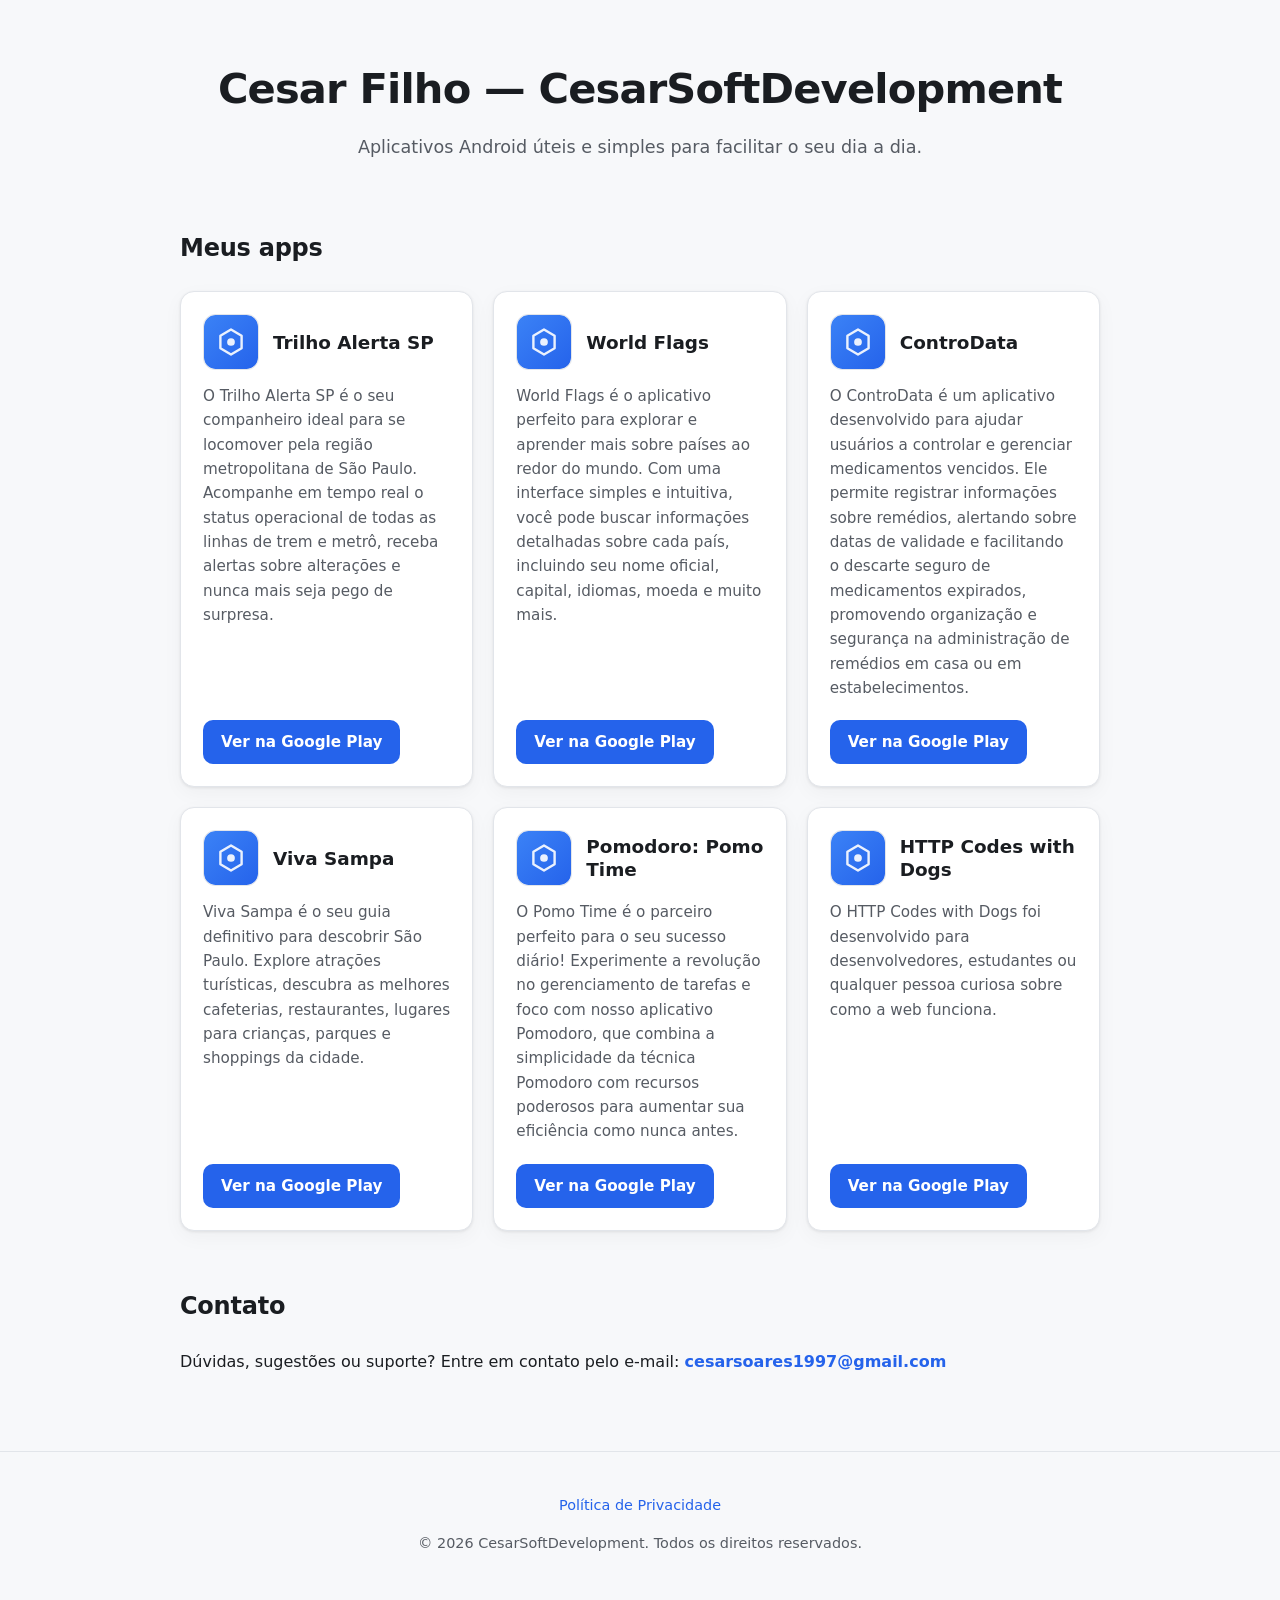
==== index.html @ a3812dcb "Site do desenvolvedor: landing page, política de privacidade e app-ads.txt Co-Authored-By: Claude Op" ====
<!DOCTYPE html>
<html lang="pt-BR">
<head>
  <meta charset="UTF-8">
  <meta name="viewport" content="width=device-width, initial-scale=1.0">
  <title>CesarSoftDevelopment — Apps Android de Cesar Filho</title>
  <meta name="description" content="Aplicativos Android desenvolvidos por Cesar Filho (CesarSoftDevelopment). Confira os apps disponíveis na Google Play.">
  <link rel="stylesheet" href="style.css">
  <link rel="icon" href="assets/icon-placeholder.svg" type="image/svg+xml">
</head>
<body>
  <header class="site-header">
    <div class="container">
      <h1>Cesar Filho — CesarSoftDevelopment</h1>
      <p class="tagline">Aplicativos Android úteis e simples para facilitar o seu dia a dia.</p>
    </div>
  </header>

  <main>
    <section class="section" id="apps" aria-labelledby="apps-title">
      <div class="container">
        <h2 id="apps-title">Meus apps</h2>
        <div class="apps-grid">

          <!--
            Padrão de card: se o app ainda não tiver link da Google Play,
            substitua o <a class="btn"> por:
              <span class="badge-soon">Em breve</span>
          -->

          <article class="app-card">
            <div class="app-card__head">
              <img class="app-card__icon" src="assets/icon-placeholder.svg" alt="Ícone do app Trilho Alerta SP" width="56" height="56">
              <h3 class="app-card__name">Trilho Alerta SP</h3>
            </div>
            <p class="app-card__desc">O Trilho Alerta SP é o seu companheiro ideal para se locomover pela região metropolitana de São Paulo. Acompanhe em tempo real o status operacional de todas as linhas de trem e metrô, receba alertas sobre alterações e nunca mais seja pego de surpresa.</p>
            <a class="btn" href="https://play.google.com/store/apps/details?id=com.cesarsoftdevelopment.trilhoalertasp&hl=pt_BR" target="_blank" rel="noopener">Ver na Google Play</a>
          </article>

          <article class="app-card">
            <div class="app-card__head">
              <img class="app-card__icon" src="assets/icon-placeholder.svg" alt="Ícone do app World Flags" width="56" height="56">
              <h3 class="app-card__name">World Flags</h3>
            </div>
            <p class="app-card__desc">World Flags é o aplicativo perfeito para explorar e aprender mais sobre países ao redor do mundo. Com uma interface simples e intuitiva, você pode buscar informações detalhadas sobre cada país, incluindo seu nome oficial, capital, idiomas, moeda e muito mais.</p>
            <a class="btn" href="https://play.google.com/store/apps/details?id=com.cesarsoftdevelopment.yourcountry&hl=pt_BR" target="_blank" rel="noopener">Ver na Google Play</a>
          </article>

          <article class="app-card">
            <div class="app-card__head">
              <img class="app-card__icon" src="assets/icon-placeholder.svg" alt="Ícone do app ControData" width="56" height="56">
              <h3 class="app-card__name">ControData</h3>
            </div>
            <p class="app-card__desc">O ControData é um aplicativo desenvolvido para ajudar usuários a controlar e gerenciar medicamentos vencidos. Ele permite registrar informações sobre remédios, alertando sobre datas de validade e facilitando o descarte seguro de medicamentos expirados, promovendo organização e segurança na administração de remédios em casa ou em estabelecimentos.</p>
            <a class="btn" href="https://play.google.com/store/apps/details?id=br.com.controdata.controdata&hl=pt_BR" target="_blank" rel="noopener">Ver na Google Play</a>
          </article>

          <article class="app-card">
            <div class="app-card__head">
              <img class="app-card__icon" src="assets/icon-placeholder.svg" alt="Ícone do app Viva Sampa" width="56" height="56">
              <h3 class="app-card__name">Viva Sampa</h3>
            </div>
            <p class="app-card__desc">Viva Sampa é o seu guia definitivo para descobrir São Paulo. Explore atrações turísticas, descubra as melhores cafeterias, restaurantes, lugares para crianças, parques e shoppings da cidade.</p>
            <a class="btn" href="https://play.google.com/store/apps/details?id=com.cesarsoftdevelopment.vivasampa&hl=pt_BR" target="_blank" rel="noopener">Ver na Google Play</a>
          </article>

          <article class="app-card">
            <div class="app-card__head">
              <img class="app-card__icon" src="assets/icon-placeholder.svg" alt="Ícone do app Pomodoro: Pomo Time" width="56" height="56">
              <h3 class="app-card__name">Pomodoro: Pomo Time</h3>
            </div>
            <p class="app-card__desc">O Pomo Time é o parceiro perfeito para o seu sucesso diário! Experimente a revolução no gerenciamento de tarefas e foco com nosso aplicativo Pomodoro, que combina a simplicidade da técnica Pomodoro com recursos poderosos para aumentar sua eficiência como nunca antes.</p>
            <a class="btn" href="https://play.google.com/store/apps/details?id=com.cesarsoftdevelopment.pomotime&hl=pt_BR" target="_blank" rel="noopener">Ver na Google Play</a>
          </article>

          <article class="app-card">
            <div class="app-card__head">
              <img class="app-card__icon" src="assets/icon-placeholder.svg" alt="Ícone do app HTTP Codes with Dogs" width="56" height="56">
              <h3 class="app-card__name">HTTP Codes with Dogs</h3>
            </div>
            <p class="app-card__desc">O HTTP Codes with Dogs foi desenvolvido para desenvolvedores, estudantes ou qualquer pessoa curiosa sobre como a web funciona.</p>
            <a class="btn" href="https://play.google.com/store/apps/details?id=com.cesarsoftdevelopment.httpdog&hl=pt_BR" target="_blank" rel="noopener">Ver na Google Play</a>
          </article>

        </div>
      </div>
    </section>

    <section class="section contact" id="contato" aria-labelledby="contato-title">
      <div class="container">
        <h2 id="contato-title">Contato</h2>
        <p>Dúvidas, sugestões ou suporte? Entre em contato pelo e-mail:
          <a href="mailto:cesarsoares1997@gmail.com">cesarsoares1997@gmail.com</a>
        </p>
      </div>
    </section>
  </main>

  <footer class="site-footer">
    <div class="container">
      <p>
        <a href="privacidade.html">Política de Privacidade</a>
      </p>
      <!-- Atualize o ano manualmente quando necessário (site estático, sem JavaScript). -->
      <p>&copy; 2026 CesarSoftDevelopment. Todos os direitos reservados.</p>
    </div>
  </footer>
</body>
</html>
---- style.css ----
/* CesarSoftDevelopment — estilos do site do desenvolvedor */

:root {
  color-scheme: light dark;

  --bg: #f7f8fa;
  --surface: #ffffff;
  --text: #1a1d21;
  --text-muted: #565b63;
  --border: #e2e5ea;
  --accent: #2563eb;
  --accent-contrast: #ffffff;
  --shadow: 0 1px 3px rgba(0, 0, 0, 0.08), 0 6px 20px rgba(0, 0, 0, 0.04);
  --radius: 14px;
  --max-width: 960px;
}

@media (prefers-color-scheme: dark) {
  :root {
    --bg: #0f1115;
    --surface: #181b21;
    --text: #eef0f3;
    --text-muted: #a3a9b4;
    --border: #2a2e37;
    --accent: #3b82f6;
    --accent-contrast: #ffffff;
    --shadow: 0 1px 3px rgba(0, 0, 0, 0.4), 0 6px 20px rgba(0, 0, 0, 0.3);
  }
}

* {
  box-sizing: border-box;
}

html {
  scroll-behavior: smooth;
}

body {
  margin: 0;
  font-family: system-ui, -apple-system, "Segoe UI", Roboto, Helvetica, Arial, sans-serif;
  line-height: 1.6;
  color: var(--text);
  background: var(--bg);
  -webkit-font-smoothing: antialiased;
}

.container {
  width: 100%;
  max-width: var(--max-width);
  margin: 0 auto;
  padding: 0 20px;
}

/* Cabeçalho */
.site-header {
  padding: 56px 0 40px;
  text-align: center;
}

.site-header h1 {
  margin: 0 0 10px;
  font-size: clamp(1.8rem, 5vw, 2.6rem);
  letter-spacing: -0.02em;
}

.site-header .tagline {
  margin: 0 auto;
  max-width: 620px;
  font-size: 1.1rem;
  color: var(--text-muted);
}

/* Seções */
.section {
  padding: 28px 0;
}

.section h2 {
  font-size: 1.5rem;
  margin: 0 0 24px;
  letter-spacing: -0.01em;
}

/* Grid de apps */
.apps-grid {
  display: grid;
  grid-template-columns: repeat(auto-fill, minmax(260px, 1fr));
  gap: 20px;
}

.app-card {
  display: flex;
  flex-direction: column;
  background: var(--surface);
  border: 1px solid var(--border);
  border-radius: var(--radius);
  padding: 22px;
  box-shadow: var(--shadow);
}

.app-card__head {
  display: flex;
  align-items: center;
  gap: 14px;
  margin-bottom: 14px;
}

.app-card__icon {
  width: 56px;
  height: 56px;
  border-radius: 12px;
  flex: 0 0 auto;
  object-fit: cover;
  background: var(--bg);
  border: 1px solid var(--border);
}

.app-card__name {
  margin: 0;
  font-size: 1.15rem;
  line-height: 1.25;
}

.app-card__desc {
  margin: 0 0 20px;
  color: var(--text-muted);
  font-size: 0.95rem;
  flex: 1 1 auto;
}

/* Botões / rótulos */
.btn {
  display: inline-block;
  align-self: flex-start;
  padding: 10px 18px;
  border-radius: 10px;
  background: var(--accent);
  color: var(--accent-contrast);
  text-decoration: none;
  font-weight: 600;
  font-size: 0.95rem;
  transition: opacity 0.15s ease, transform 0.05s ease;
}

.btn:hover {
  opacity: 0.9;
}

.btn:active {
  transform: translateY(1px);
}

.badge-soon {
  display: inline-block;
  align-self: flex-start;
  padding: 8px 16px;
  border-radius: 10px;
  background: var(--border);
  color: var(--text-muted);
  font-weight: 600;
  font-size: 0.9rem;
}

/* Contato */
.contact a {
  color: var(--accent);
  font-weight: 600;
  text-decoration: none;
}

.contact a:hover {
  text-decoration: underline;
}

/* Rodapé */
.site-footer {
  margin-top: 32px;
  padding: 28px 0 40px;
  border-top: 1px solid var(--border);
  text-align: center;
  color: var(--text-muted);
  font-size: 0.9rem;
}

.site-footer a {
  color: var(--accent);
  text-decoration: none;
}

.site-footer a:hover {
  text-decoration: underline;
}

/* Conteúdo de texto (política de privacidade) */
.prose {
  max-width: 720px;
  margin: 0 auto;
}

.prose h1 {
  font-size: clamp(1.6rem, 4vw, 2.2rem);
  letter-spacing: -0.02em;
}

.prose h2 {
  margin-top: 32px;
  font-size: 1.25rem;
}

.prose a {
  color: var(--accent);
}

.prose .updated {
  color: var(--text-muted);
  font-size: 0.95rem;
}

/* Acessibilidade: foco visível */
a:focus-visible,
.btn:focus-visible {
  outline: 3px solid var(--accent);
  outline-offset: 2px;
  border-radius: 6px;
}

@media (max-width: 480px) {
  .site-header {
    padding: 40px 0 28px;
  }
}
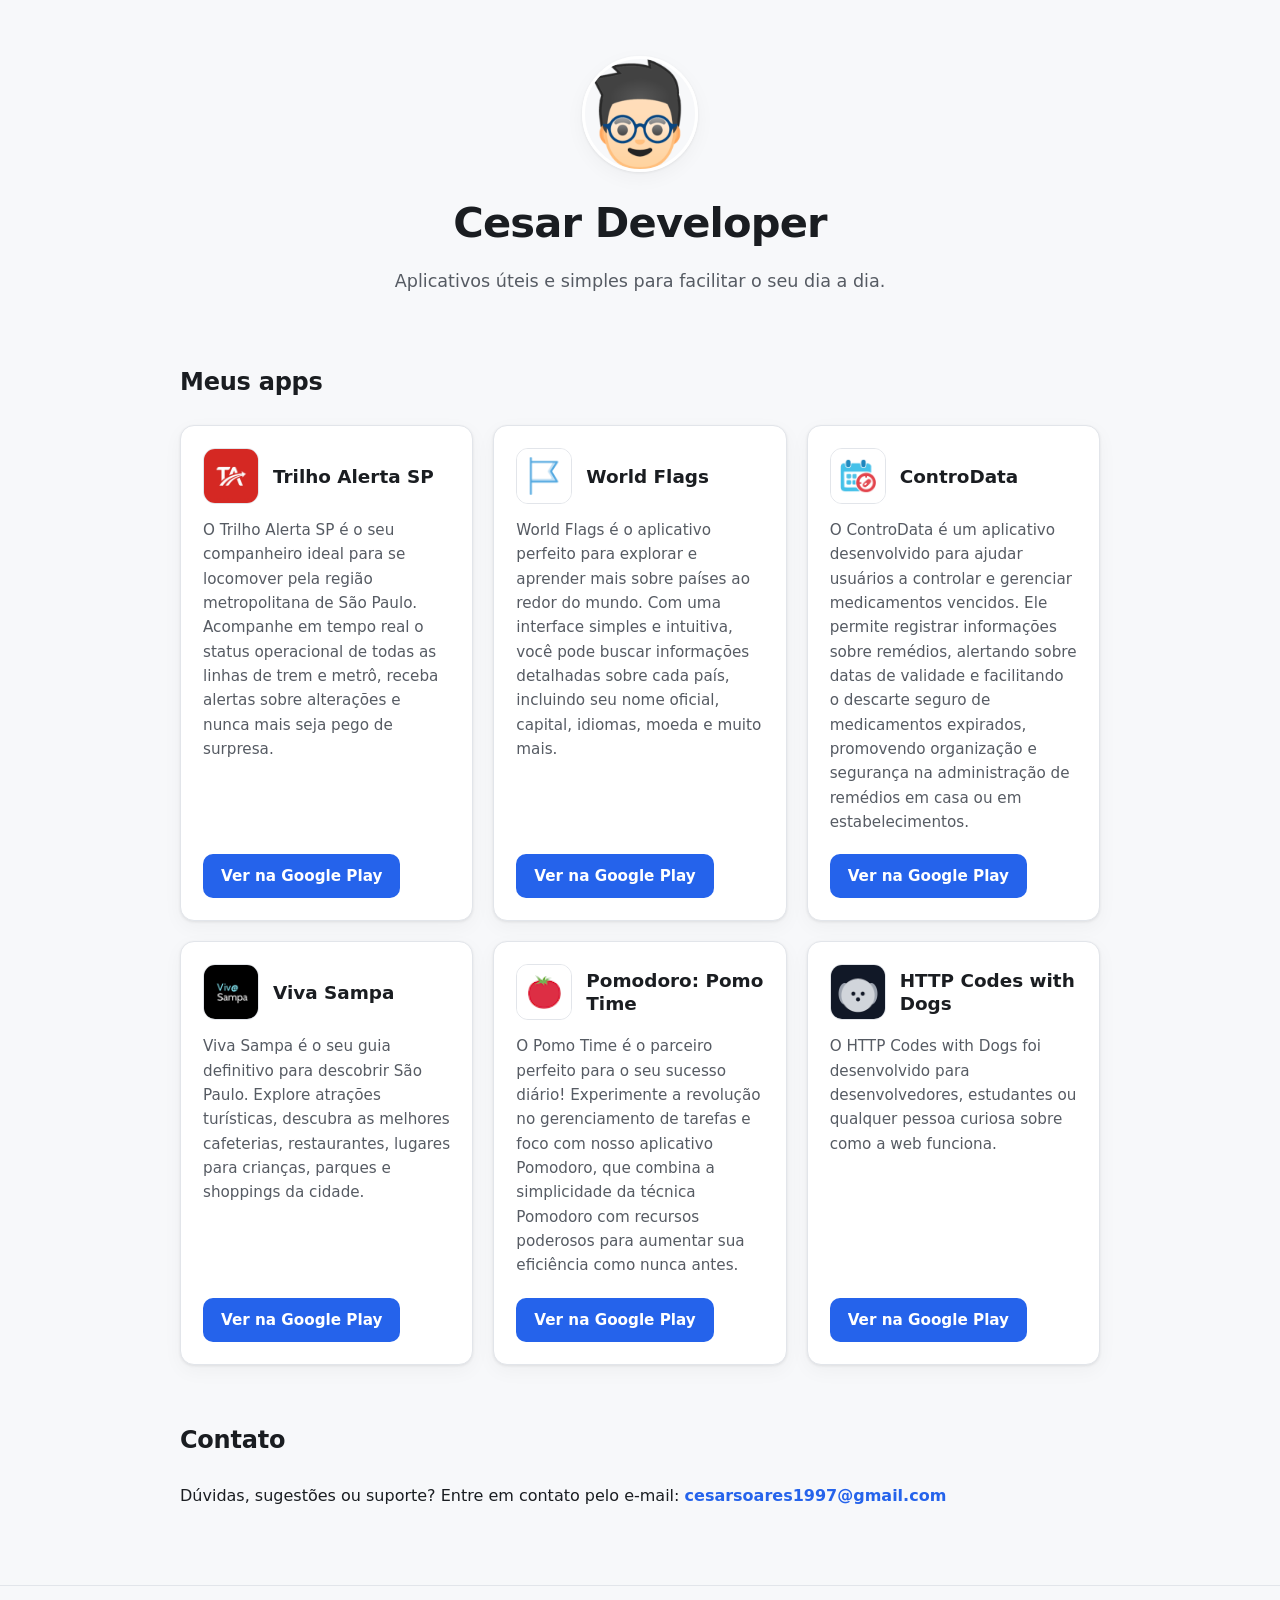
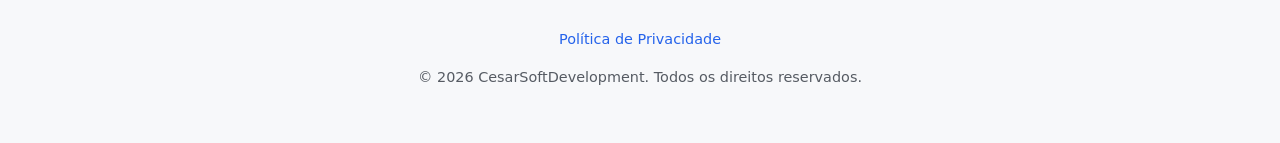
==== commit 08419b63: "Adiciona ícones dos apps, foto de perfil e ajustes de conteúdo Co-Authored-By: Claude Opus 4.8 <nore" ====
--- a/index.html
+++ b/index.html
@@ -4,15 +4,16 @@
   <meta charset="UTF-8">
   <meta name="viewport" content="width=device-width, initial-scale=1.0">
   <title>CesarSoftDevelopment — Apps Android de Cesar Filho</title>
-  <meta name="description" content="Aplicativos Android desenvolvidos por Cesar Filho (CesarSoftDevelopment). Confira os apps disponíveis na Google Play.">
+  <meta name="description" content="Aplicativos Android desenvolvidos por Cesar Developer. Confira os apps disponíveis na Google Play.">
   <link rel="stylesheet" href="style.css">
   <link rel="icon" href="assets/icon-placeholder.svg" type="image/svg+xml">
 </head>
 <body>
   <header class="site-header">
     <div class="container">
-      <h1>Cesar Filho — CesarSoftDevelopment</h1>
-      <p class="tagline">Aplicativos Android úteis e simples para facilitar o seu dia a dia.</p>
+      <img class="avatar" src="assets/ic_profile.png" alt="Foto de Cesar Filho" width="116" height="116">
+      <h1>Cesar Developer</h1>
+      <p class="tagline">Aplicativos úteis e simples para facilitar o seu dia a dia.</p>
     </div>
   </header>
 
@@ -23,6 +24,16 @@
         <div class="apps-grid">
 
           <!--
+            ÍCONES: coloque um PNG quadrado (recomendado 512x512) na pasta assets/
+            com o nome indicado em cada card:
+              assets/trilho-alerta-sp.png
+              assets/world-flags.png
+              assets/controdata.png
+              assets/viva-sampa.png
+              assets/pomo-time.png
+              assets/http-codes-with-dogs.png
+            Enquanto não adicionar, use assets/icon-placeholder.svg no src.
+
             Padrão de card: se o app ainda não tiver link da Google Play,
             substitua o <a class="btn"> por:
               <span class="badge-soon">Em breve</span>
@@ -30,7 +41,7 @@
 
           <article class="app-card">
             <div class="app-card__head">
-              <img class="app-card__icon" src="assets/icon-placeholder.svg" alt="Ícone do app Trilho Alerta SP" width="56" height="56">
+              <img class="app-card__icon" src="assets/ic_trilhoalertasp.png" alt="Ícone do app Trilho Alerta SP" width="56" height="56">
               <h3 class="app-card__name">Trilho Alerta SP</h3>
             </div>
             <p class="app-card__desc">O Trilho Alerta SP é o seu companheiro ideal para se locomover pela região metropolitana de São Paulo. Acompanhe em tempo real o status operacional de todas as linhas de trem e metrô, receba alertas sobre alterações e nunca mais seja pego de surpresa.</p>
@@ -39,7 +50,7 @@
 
           <article class="app-card">
             <div class="app-card__head">
-              <img class="app-card__icon" src="assets/icon-placeholder.svg" alt="Ícone do app World Flags" width="56" height="56">
+              <img class="app-card__icon" src="assets/ic_worldflags.png" alt="Ícone do app World Flags" width="56" height="56">
               <h3 class="app-card__name">World Flags</h3>
             </div>
             <p class="app-card__desc">World Flags é o aplicativo perfeito para explorar e aprender mais sobre países ao redor do mundo. Com uma interface simples e intuitiva, você pode buscar informações detalhadas sobre cada país, incluindo seu nome oficial, capital, idiomas, moeda e muito mais.</p>
@@ -48,7 +59,7 @@
 
           <article class="app-card">
             <div class="app-card__head">
-              <img class="app-card__icon" src="assets/icon-placeholder.svg" alt="Ícone do app ControData" width="56" height="56">
+              <img class="app-card__icon" src="assets/ic_controdata.png" alt="Ícone do app ControData" width="56" height="56">
               <h3 class="app-card__name">ControData</h3>
             </div>
             <p class="app-card__desc">O ControData é um aplicativo desenvolvido para ajudar usuários a controlar e gerenciar medicamentos vencidos. Ele permite registrar informações sobre remédios, alertando sobre datas de validade e facilitando o descarte seguro de medicamentos expirados, promovendo organização e segurança na administração de remédios em casa ou em estabelecimentos.</p>
@@ -57,7 +68,7 @@
 
           <article class="app-card">
             <div class="app-card__head">
-              <img class="app-card__icon" src="assets/icon-placeholder.svg" alt="Ícone do app Viva Sampa" width="56" height="56">
+              <img class="app-card__icon" src="assets/ic_vivasampa.png" alt="Ícone do app Viva Sampa" width="56" height="56">
               <h3 class="app-card__name">Viva Sampa</h3>
             </div>
             <p class="app-card__desc">Viva Sampa é o seu guia definitivo para descobrir São Paulo. Explore atrações turísticas, descubra as melhores cafeterias, restaurantes, lugares para crianças, parques e shoppings da cidade.</p>
@@ -66,7 +77,7 @@
 
           <article class="app-card">
             <div class="app-card__head">
-              <img class="app-card__icon" src="assets/icon-placeholder.svg" alt="Ícone do app Pomodoro: Pomo Time" width="56" height="56">
+              <img class="app-card__icon" src="assets/ic_pomotime.png" alt="Ícone do app Pomodoro: Pomo Time" width="56" height="56">
               <h3 class="app-card__name">Pomodoro: Pomo Time</h3>
             </div>
             <p class="app-card__desc">O Pomo Time é o parceiro perfeito para o seu sucesso diário! Experimente a revolução no gerenciamento de tarefas e foco com nosso aplicativo Pomodoro, que combina a simplicidade da técnica Pomodoro com recursos poderosos para aumentar sua eficiência como nunca antes.</p>
@@ -75,7 +86,7 @@
 
           <article class="app-card">
             <div class="app-card__head">
-              <img class="app-card__icon" src="assets/icon-placeholder.svg" alt="Ícone do app HTTP Codes with Dogs" width="56" height="56">
+              <img class="app-card__icon" src="assets/ic_httpdogs.png" alt="Ícone do app HTTP Codes with Dogs" width="56" height="56">
               <h3 class="app-card__name">HTTP Codes with Dogs</h3>
             </div>
             <p class="app-card__desc">O HTTP Codes with Dogs foi desenvolvido para desenvolvedores, estudantes ou qualquer pessoa curiosa sobre como a web funciona.</p>
--- a/style.css
+++ b/style.css
@@ -56,6 +56,17 @@
 .site-header {
   padding: 56px 0 40px;
   text-align: center;
+}
+
+.site-header .avatar {
+  width: 116px;
+  height: 116px;
+  border-radius: 50%;
+  object-fit: cover;
+  margin: 0 auto 18px;
+  display: block;
+  border: 3px solid var(--surface);
+  box-shadow: var(--shadow);
 }
 
 .site-header h1 {
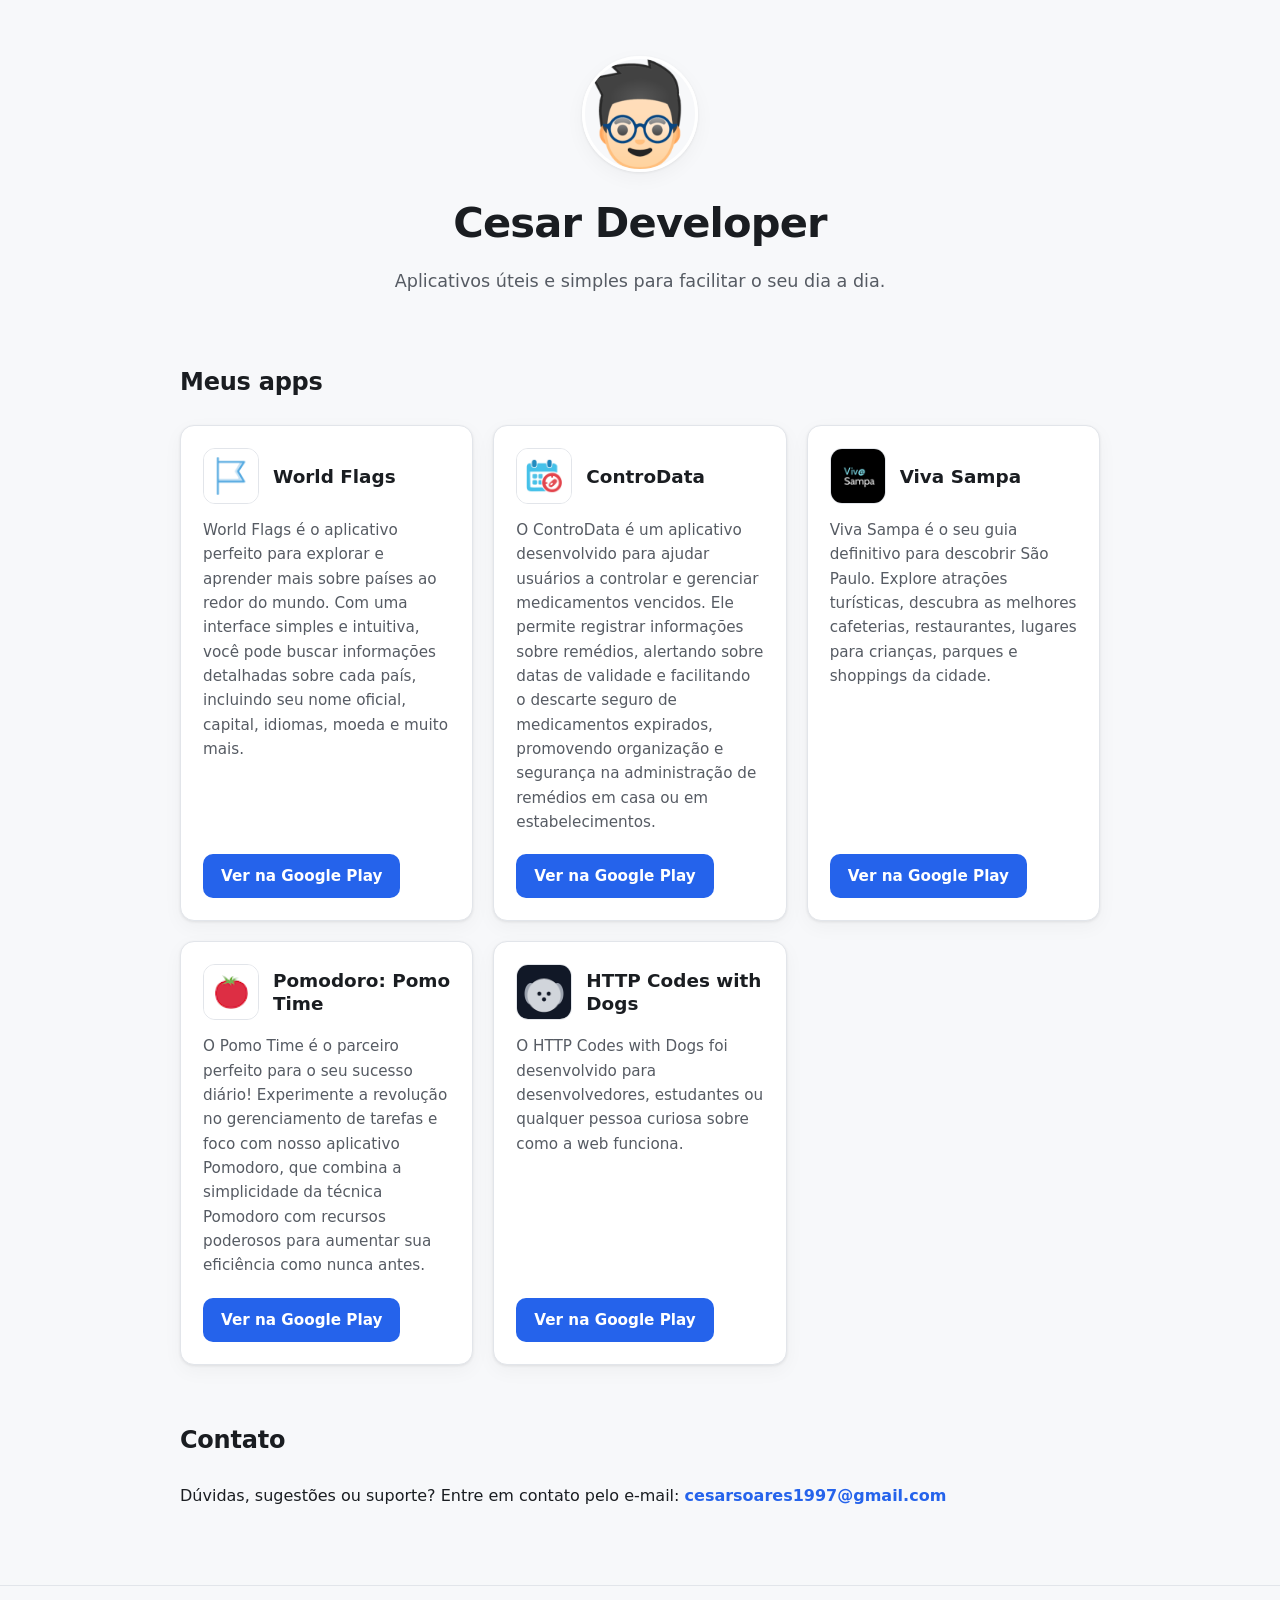
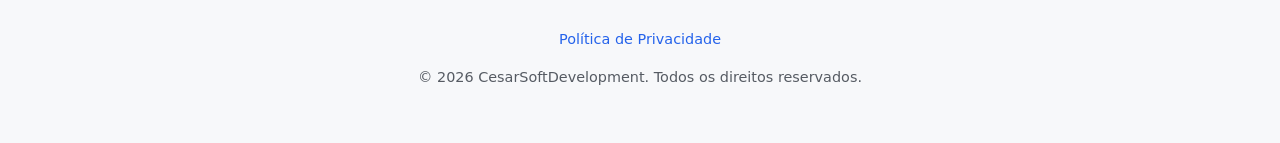
==== commit 0f9e9a48: "Remove Trilho Alerta SP app from landing page Generated with [Devin](https://devin.ai)  Co-Authored-" ====
--- a/index.html
+++ b/index.html
@@ -26,7 +26,6 @@
           <!--
             ÍCONES: coloque um PNG quadrado (recomendado 512x512) na pasta assets/
             com o nome indicado em cada card:
-              assets/trilho-alerta-sp.png
               assets/world-flags.png
               assets/controdata.png
               assets/viva-sampa.png
@@ -38,15 +37,6 @@
             substitua o <a class="btn"> por:
               <span class="badge-soon">Em breve</span>
           -->
-
-          <article class="app-card">
-            <div class="app-card__head">
-              <img class="app-card__icon" src="assets/ic_trilhoalertasp.png" alt="Ícone do app Trilho Alerta SP" width="56" height="56">
-              <h3 class="app-card__name">Trilho Alerta SP</h3>
-            </div>
-            <p class="app-card__desc">O Trilho Alerta SP é o seu companheiro ideal para se locomover pela região metropolitana de São Paulo. Acompanhe em tempo real o status operacional de todas as linhas de trem e metrô, receba alertas sobre alterações e nunca mais seja pego de surpresa.</p>
-            <a class="btn" href="https://play.google.com/store/apps/details?id=com.cesarsoftdevelopment.trilhoalertasp&hl=pt_BR" target="_blank" rel="noopener">Ver na Google Play</a>
-          </article>
 
           <article class="app-card">
             <div class="app-card__head">
